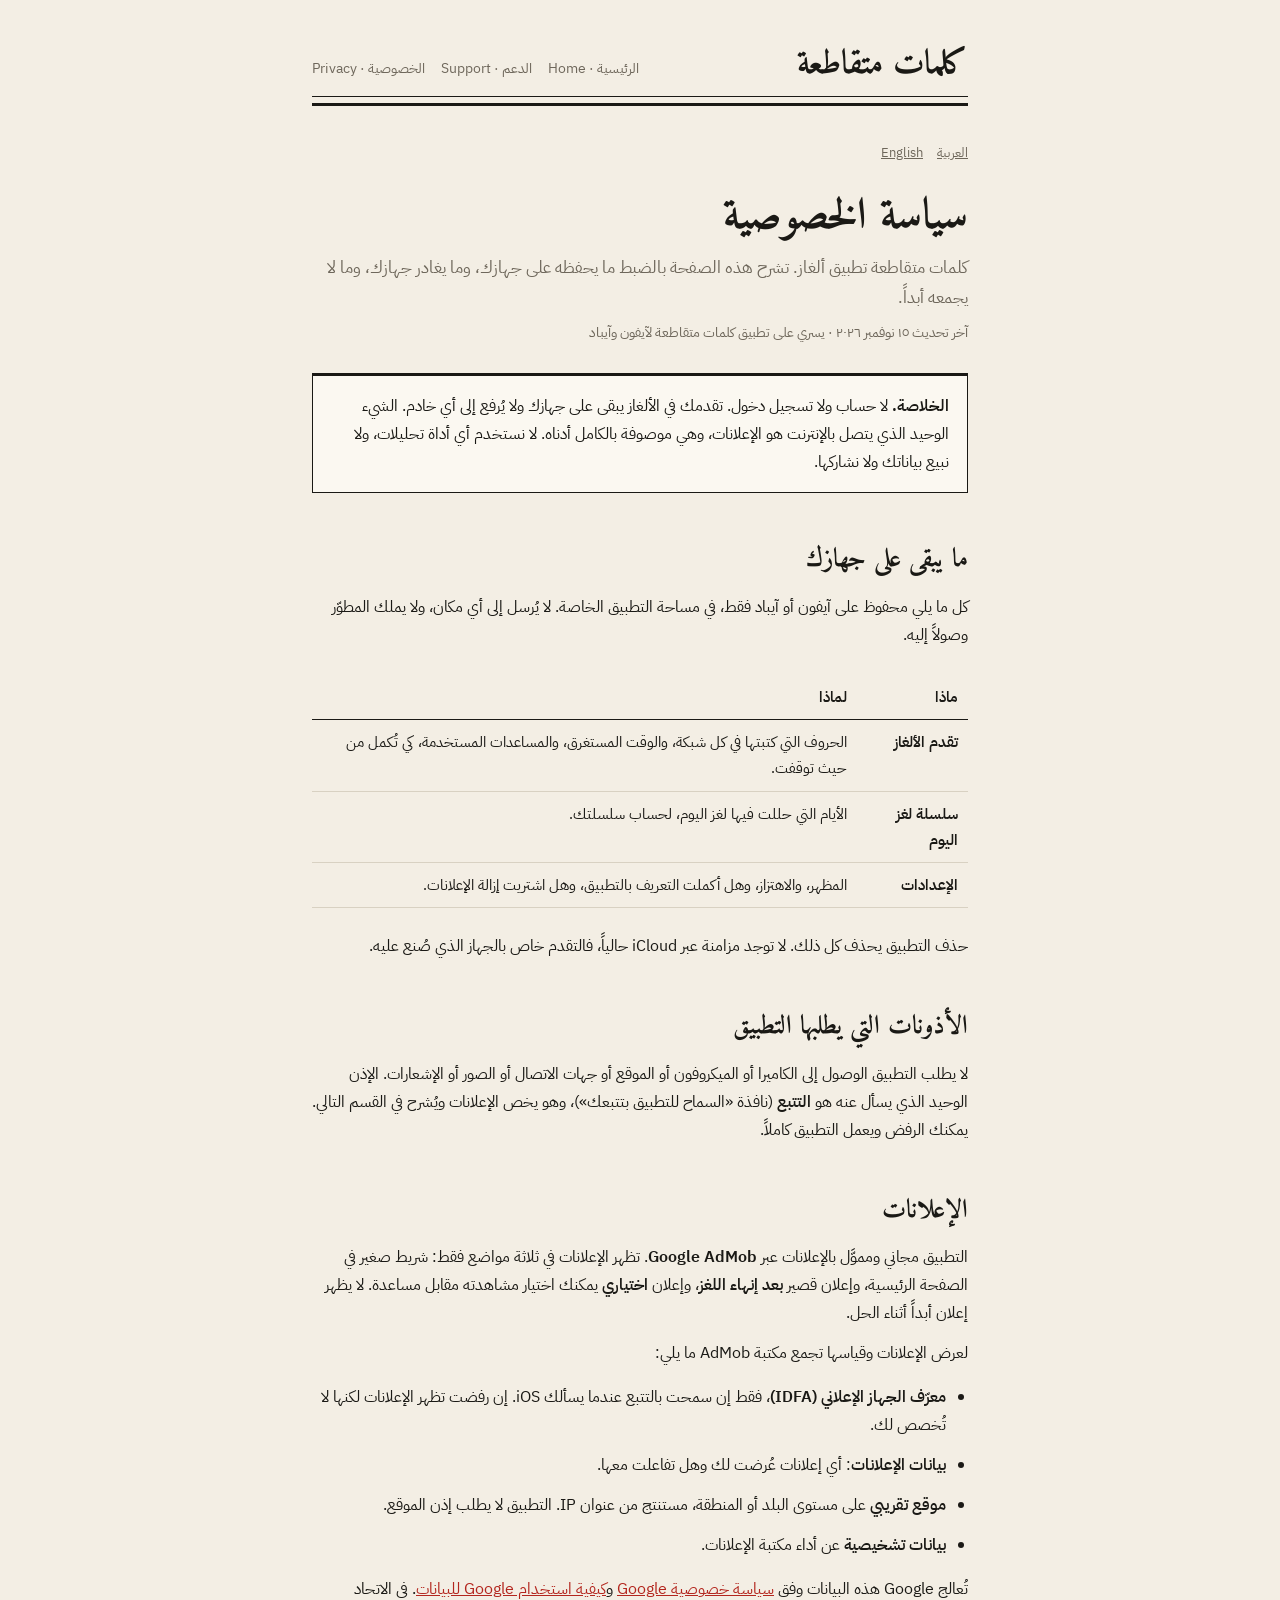
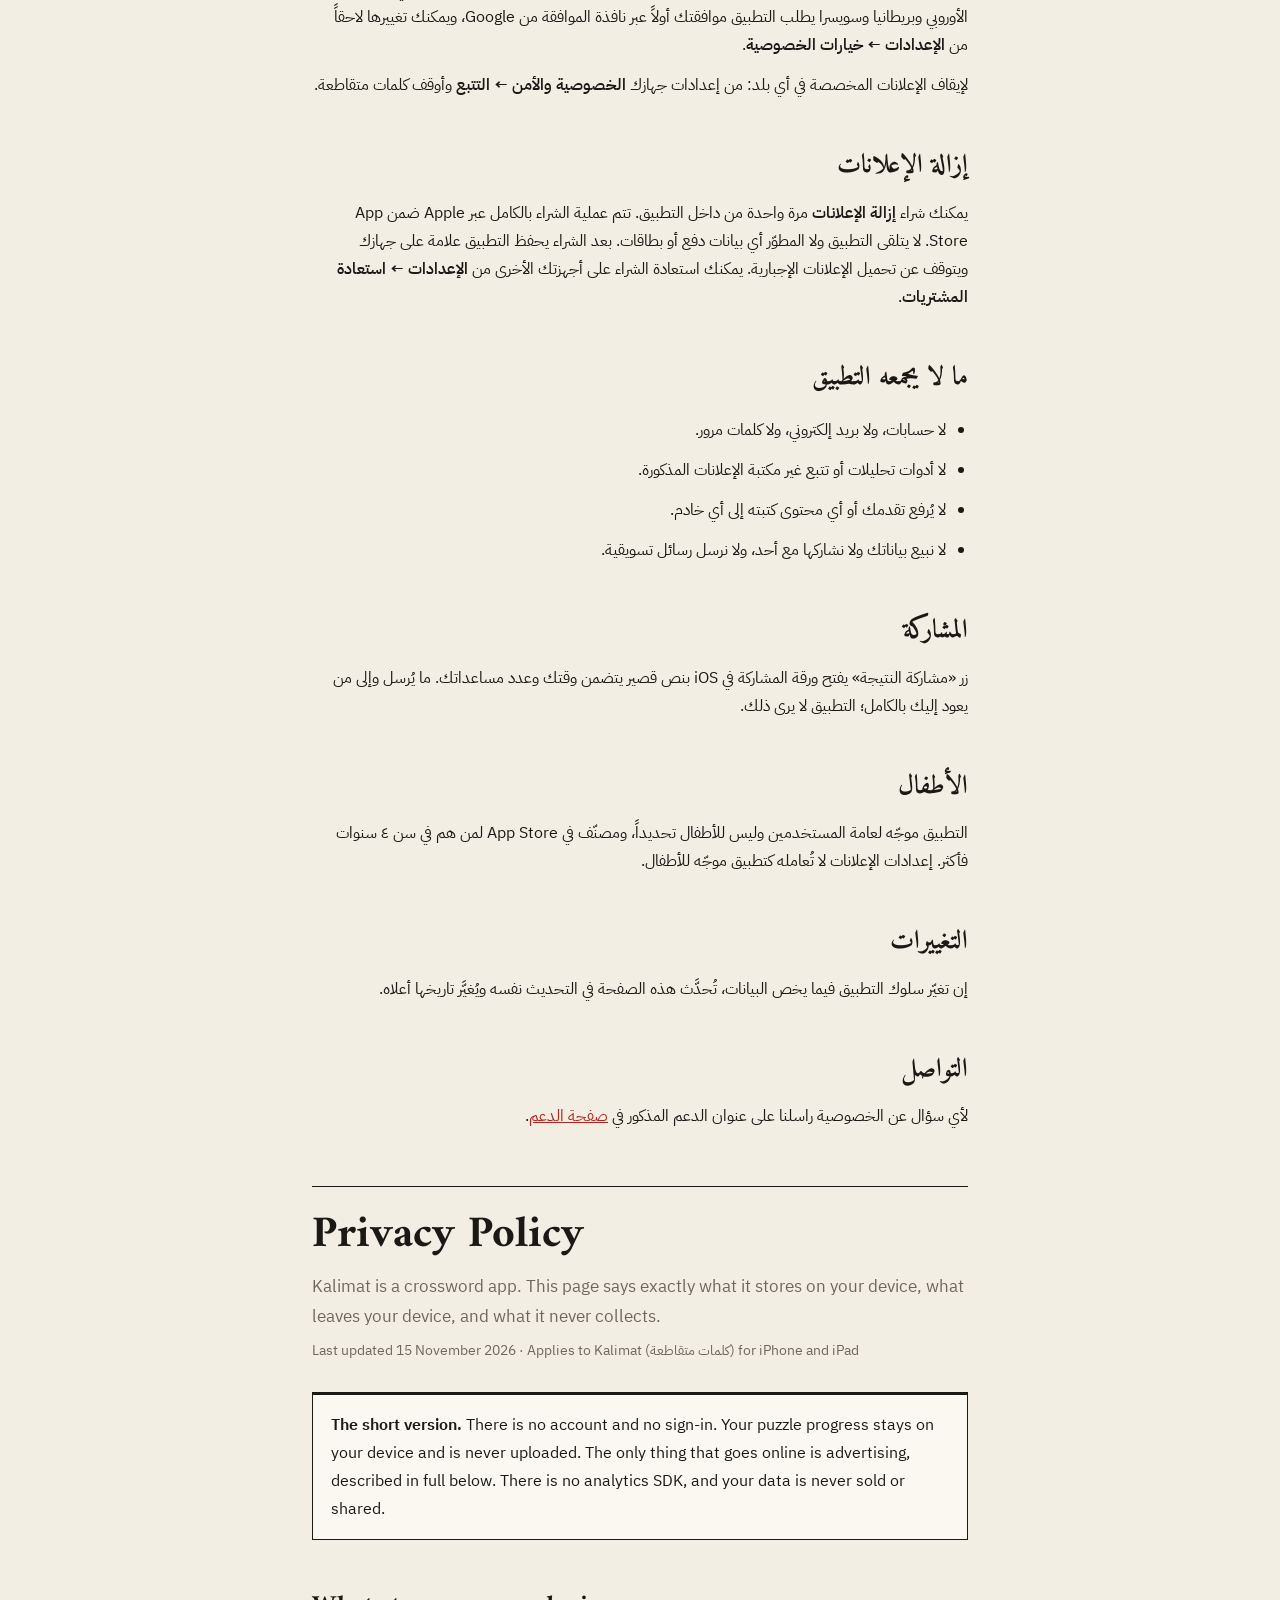
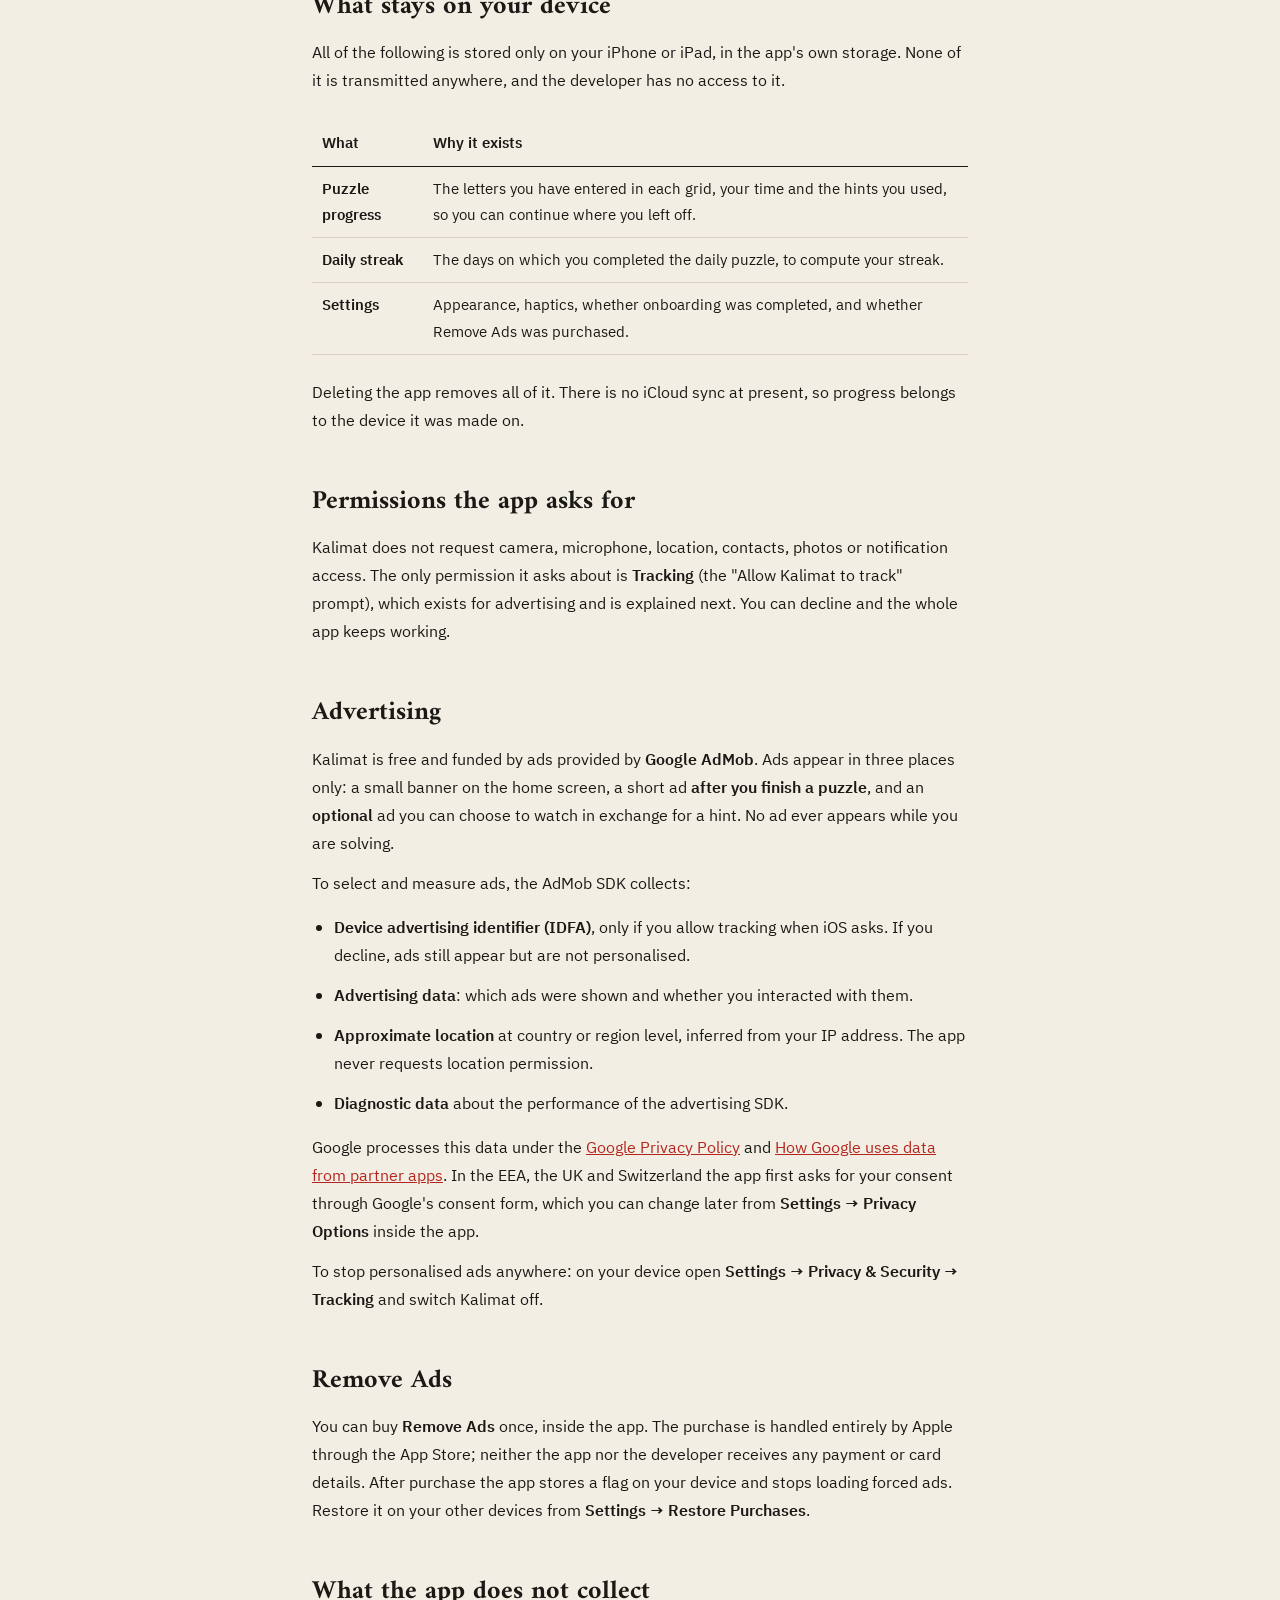
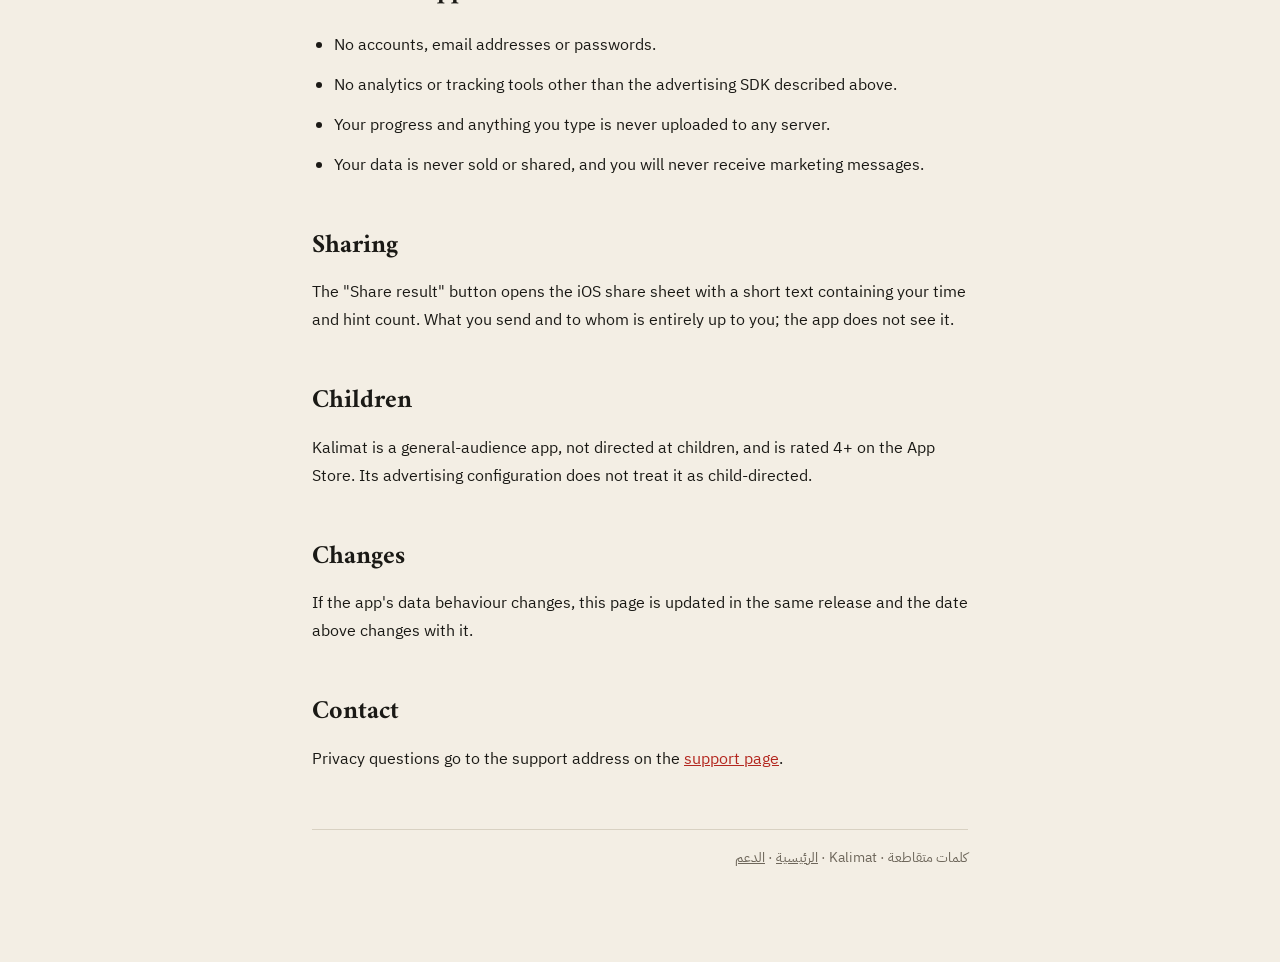
==== privacy.html @ 1ba94aba "Public site: landing, support, privacy (Arabic and English)" ====
<!DOCTYPE html>
<html lang="ar" dir="rtl">
<head>
<meta charset="utf-8">
<meta name="viewport" content="width=device-width, initial-scale=1">
<title>سياسة الخصوصية — كلمات متقاطعة</title>
<meta name="description" content="ما يحفظه تطبيق كلمات متقاطعة على جهازك، وما يغادره، وما لا يجمعه أبداً. Privacy policy for Kalimat.">
<link rel="canonical" href="https://smdash.github.io/kalimat-site/privacy.html">
<meta property="og:title" content="سياسة الخصوصية — كلمات متقاطعة">
<meta property="og:description" content="ما يحفظه التطبيق على جهازك، وما يغادره، وما لا يجمعه أبداً.">
<meta property="og:type" content="website">
<meta property="og:url" content="https://smdash.github.io/kalimat-site/privacy.html">
<meta name="theme-color" content="#B3261E">
<link rel="preconnect" href="https://fonts.googleapis.com">
<link rel="stylesheet" href="https://fonts.googleapis.com/css2?family=Amiri:wght@400;700&family=IBM+Plex+Sans+Arabic:wght@400;600&display=swap">
<link rel="stylesheet" href="style.css">
</head>
<body>
<div class="wrap">
<header class="site">
  <span class="mast"><a href="index.html">كلمات متقاطعة</a></span>
  <nav class="site">
    <a href="index.html">الرئيسية · Home</a>
    <a href="support.html">الدعم · Support</a>
    <a href="privacy.html">الخصوصية · Privacy</a>
  </nav>
</header>
<div class="rule2"></div>
<p class="lang"><a href="#ar">العربية</a><a href="#en">English</a></p>

<section lang="ar" id="ar">
<h1>سياسة الخصوصية</h1>
<p class="lede">كلمات متقاطعة تطبيق ألغاز. تشرح هذه الصفحة بالضبط ما يحفظه على جهازك، وما يغادر جهازك، وما لا يجمعه أبداً.</p>
<p class="updated">آخر تحديث ١٥ نوفمبر ٢٠٢٦ · يسري على تطبيق كلمات متقاطعة لآيفون وآيباد</p>

<div class="box">
  <p><strong>الخلاصة.</strong> لا حساب ولا تسجيل دخول. تقدمك في الألغاز يبقى على جهازك ولا يُرفع إلى أي خادم. الشيء الوحيد الذي يتصل بالإنترنت هو الإعلانات، وهي موصوفة بالكامل أدناه. لا نستخدم أي أداة تحليلات، ولا نبيع بياناتك ولا نشاركها.</p>
</div>

<h2>ما يبقى على جهازك</h2>
<p>كل ما يلي محفوظ على آيفون أو آيباد فقط، في مساحة التطبيق الخاصة. لا يُرسل إلى أي مكان، ولا يملك المطوّر وصولاً إليه.</p>
<div class="scroll"><table>
  <tr><th>ماذا</th><th>لماذا</th></tr>
  <tr><td><strong>تقدم الألغاز</strong></td><td>الحروف التي كتبتها في كل شبكة، والوقت المستغرق، والمساعدات المستخدمة، كي تُكمل من حيث توقفت.</td></tr>
  <tr><td><strong>سلسلة لغز اليوم</strong></td><td>الأيام التي حللت فيها لغز اليوم، لحساب سلسلتك.</td></tr>
  <tr><td><strong>الإعدادات</strong></td><td>المظهر، والاهتزاز، وهل أكملت التعريف بالتطبيق، وهل اشتريت إزالة الإعلانات.</td></tr>
</table></div>
<p>حذف التطبيق يحذف كل ذلك. لا توجد مزامنة عبر iCloud حالياً، فالتقدم خاص بالجهاز الذي صُنع عليه.</p>

<h2>الأذونات التي يطلبها التطبيق</h2>
<p>لا يطلب التطبيق الوصول إلى الكاميرا أو الميكروفون أو الموقع أو جهات الاتصال أو الصور أو الإشعارات. الإذن الوحيد الذي يسأل عنه هو <strong>التتبع</strong> (نافذة «السماح للتطبيق بتتبعك»)، وهو يخص الإعلانات ويُشرح في القسم التالي. يمكنك الرفض ويعمل التطبيق كاملاً.</p>

<h2>الإعلانات</h2>
<p>التطبيق مجاني ومموَّل بالإعلانات عبر <strong>Google AdMob</strong>. تظهر الإعلانات في ثلاثة مواضع فقط: شريط صغير في الصفحة الرئيسية، وإعلان قصير <strong>بعد إنهاء اللغز</strong>، وإعلان <strong>اختياري</strong> يمكنك اختيار مشاهدته مقابل مساعدة. لا يظهر إعلان أبداً أثناء الحل.</p>
<p>لعرض الإعلانات وقياسها تجمع مكتبة AdMob ما يلي:</p>
<ul>
  <li><strong>معرّف الجهاز الإعلاني (IDFA)</strong>، فقط إن سمحت بالتتبع عندما يسألك iOS. إن رفضت تظهر الإعلانات لكنها لا تُخصص لك.</li>
  <li><strong>بيانات الإعلانات</strong>: أي إعلانات عُرضت لك وهل تفاعلت معها.</li>
  <li><strong>موقع تقريبي</strong> على مستوى البلد أو المنطقة، مستنتج من عنوان IP. التطبيق لا يطلب إذن الموقع.</li>
  <li><strong>بيانات تشخيصية</strong> عن أداء مكتبة الإعلانات.</li>
</ul>
<p>تُعالج Google هذه البيانات وفق <a href="https://policies.google.com/privacy">سياسة خصوصية Google</a> و<a href="https://policies.google.com/technologies/partner-sites">كيفية استخدام Google للبيانات</a>. في الاتحاد الأوروبي وبريطانيا وسويسرا يطلب التطبيق موافقتك أولاً عبر نافذة الموافقة من Google، ويمكنك تغييرها لاحقاً من <strong>الإعدادات ← خيارات الخصوصية</strong>.</p>
<p>لإيقاف الإعلانات المخصصة في أي بلد: من إعدادات جهازك <strong>الخصوصية والأمن ← التتبع</strong> وأوقف كلمات متقاطعة.</p>

<h2>إزالة الإعلانات</h2>
<p>يمكنك شراء <strong>إزالة الإعلانات</strong> مرة واحدة من داخل التطبيق. تتم عملية الشراء بالكامل عبر Apple ضمن App Store. لا يتلقى التطبيق ولا المطوّر أي بيانات دفع أو بطاقات. بعد الشراء يحفظ التطبيق علامة على جهازك ويتوقف عن تحميل الإعلانات الإجبارية. يمكنك استعادة الشراء على أجهزتك الأخرى من <strong>الإعدادات ← استعادة المشتريات</strong>.</p>

<h2>ما لا يجمعه التطبيق</h2>
<ul>
  <li>لا حسابات، ولا بريد إلكتروني، ولا كلمات مرور.</li>
  <li>لا أدوات تحليلات أو تتبع غير مكتبة الإعلانات المذكورة.</li>
  <li>لا يُرفع تقدمك أو أي محتوى كتبته إلى أي خادم.</li>
  <li>لا نبيع بياناتك ولا نشاركها مع أحد، ولا نرسل رسائل تسويقية.</li>
</ul>

<h2>المشاركة</h2>
<p>زر «مشاركة النتيجة» يفتح ورقة المشاركة في iOS بنص قصير يتضمن وقتك وعدد مساعداتك. ما يُرسل وإلى من يعود إليك بالكامل؛ التطبيق لا يرى ذلك.</p>

<h2>الأطفال</h2>
<p>التطبيق موجّه لعامة المستخدمين وليس للأطفال تحديداً، ومصنّف في App Store لمن هم في سن ٤ سنوات فأكثر. إعدادات الإعلانات لا تُعامله كتطبيق موجّه للأطفال.</p>

<h2>التغييرات</h2>
<p>إن تغيّر سلوك التطبيق فيما يخص البيانات، تُحدَّث هذه الصفحة في التحديث نفسه ويُغيَّر تاريخها أعلاه.</p>

<h2>التواصل</h2>
<p>لأي سؤال عن الخصوصية راسلنا على عنوان الدعم المذكور في <a href="support.html">صفحة الدعم</a>.</p>
</section>

<section lang="en" id="en">
<h1>Privacy Policy</h1>
<p class="lede">Kalimat is a crossword app. This page says exactly what it stores on your device, what leaves your device, and what it never collects.</p>
<p class="updated">Last updated 15 November 2026 · Applies to Kalimat (كلمات متقاطعة) for iPhone and iPad</p>

<div class="box">
  <p><strong>The short version.</strong> There is no account and no sign-in. Your puzzle progress stays on your device and is never uploaded. The only thing that goes online is advertising, described in full below. There is no analytics SDK, and your data is never sold or shared.</p>
</div>

<h2>What stays on your device</h2>
<p>All of the following is stored only on your iPhone or iPad, in the app's own storage. None of it is transmitted anywhere, and the developer has no access to it.</p>
<div class="scroll"><table>
  <tr><th>What</th><th>Why it exists</th></tr>
  <tr><td><strong>Puzzle progress</strong></td><td>The letters you have entered in each grid, your time and the hints you used, so you can continue where you left off.</td></tr>
  <tr><td><strong>Daily streak</strong></td><td>The days on which you completed the daily puzzle, to compute your streak.</td></tr>
  <tr><td><strong>Settings</strong></td><td>Appearance, haptics, whether onboarding was completed, and whether Remove Ads was purchased.</td></tr>
</table></div>
<p>Deleting the app removes all of it. There is no iCloud sync at present, so progress belongs to the device it was made on.</p>

<h2>Permissions the app asks for</h2>
<p>Kalimat does not request camera, microphone, location, contacts, photos or notification access. The only permission it asks about is <strong>Tracking</strong> (the "Allow Kalimat to track" prompt), which exists for advertising and is explained next. You can decline and the whole app keeps working.</p>

<h2>Advertising</h2>
<p>Kalimat is free and funded by ads provided by <strong>Google AdMob</strong>. Ads appear in three places only: a small banner on the home screen, a short ad <strong>after you finish a puzzle</strong>, and an <strong>optional</strong> ad you can choose to watch in exchange for a hint. No ad ever appears while you are solving.</p>
<p>To select and measure ads, the AdMob SDK collects:</p>
<ul>
  <li><strong>Device advertising identifier (IDFA)</strong>, only if you allow tracking when iOS asks. If you decline, ads still appear but are not personalised.</li>
  <li><strong>Advertising data</strong>: which ads were shown and whether you interacted with them.</li>
  <li><strong>Approximate location</strong> at country or region level, inferred from your IP address. The app never requests location permission.</li>
  <li><strong>Diagnostic data</strong> about the performance of the advertising SDK.</li>
</ul>
<p>Google processes this data under the <a href="https://policies.google.com/privacy">Google Privacy Policy</a> and <a href="https://policies.google.com/technologies/partner-sites">How Google uses data from partner apps</a>. In the EEA, the UK and Switzerland the app first asks for your consent through Google's consent form, which you can change later from <strong>Settings &rarr; Privacy Options</strong> inside the app.</p>
<p>To stop personalised ads anywhere: on your device open <strong>Settings &rarr; Privacy &amp; Security &rarr; Tracking</strong> and switch Kalimat off.</p>

<h2>Remove Ads</h2>
<p>You can buy <strong>Remove Ads</strong> once, inside the app. The purchase is handled entirely by Apple through the App Store; neither the app nor the developer receives any payment or card details. After purchase the app stores a flag on your device and stops loading forced ads. Restore it on your other devices from <strong>Settings &rarr; Restore Purchases</strong>.</p>

<h2>What the app does not collect</h2>
<ul>
  <li>No accounts, email addresses or passwords.</li>
  <li>No analytics or tracking tools other than the advertising SDK described above.</li>
  <li>Your progress and anything you type is never uploaded to any server.</li>
  <li>Your data is never sold or shared, and you will never receive marketing messages.</li>
</ul>

<h2>Sharing</h2>
<p>The "Share result" button opens the iOS share sheet with a short text containing your time and hint count. What you send and to whom is entirely up to you; the app does not see it.</p>

<h2>Children</h2>
<p>Kalimat is a general-audience app, not directed at children, and is rated 4+ on the App Store. Its advertising configuration does not treat it as child-directed.</p>

<h2>Changes</h2>
<p>If the app's data behaviour changes, this page is updated in the same release and the date above changes with it.</p>

<h2>Contact</h2>
<p>Privacy questions go to the support address on the <a href="support.html#en">support page</a>.</p>
</section>

<footer class="site">
  <p>كلمات متقاطعة · Kalimat &middot; <a href="index.html">الرئيسية</a> &middot; <a href="support.html">الدعم</a></p>
</footer>
</div>
</body>
</html>
---- style.css ----
/* Kalimat site. Paper and ink, like the app. Accent is the masthead red. */
:root {
  color-scheme: light dark;
  --accent: #B3261E;
  --ground: #F3EEE4;
  --surface: #FBF8F1;
  --ink: #1A1915;
  --muted: #6E675B;
  --line: #D8D1C2;
}
@media (prefers-color-scheme: dark) {
  :root { --accent: #E05A50; --ground: #141311; --surface: #1C1A17; --ink: #ECE6D9; --muted: #9B9385; --line: #33302A; }
}
* { box-sizing: border-box; }
body {
  margin: 0; background: var(--ground); color: var(--ink);
  font: 16px/1.75 "IBM Plex Sans Arabic", -apple-system, BlinkMacSystemFont, "Segoe UI", Roboto, sans-serif;
  -webkit-text-size-adjust: 100%;
}
.wrap { max-width: 700px; margin: 0 auto; padding: 48px 22px 80px; }
header.site { display: flex; align-items: baseline; gap: 14px; padding-bottom: 14px; border-bottom: 1px solid var(--ink); margin-bottom: 6px; }
.mast { font-family: "Amiri", serif; font-weight: 700; font-size: 34px; line-height: 1; }
.mast a { color: inherit; text-decoration: none; }
nav.site { margin-inline-start: auto; display: flex; gap: 16px; font-size: 14px; }
nav.site a { color: var(--muted); text-decoration: none; }
nav.site a:hover { color: var(--ink); }
.rule2 { border-top: 2px solid var(--ink); border-bottom: 1px solid var(--ink); height: 3px; margin: 0 0 36px; }
.lang { display: flex; gap: 14px; font-size: 13px; margin: 0 0 28px; }
.lang a { color: var(--muted); }
.kicker { color: var(--accent); font-weight: 700; font-size: 13px; letter-spacing: .02em; margin: 0 0 6px; }
h1 { font-family: "Amiri", serif; font-size: clamp(32px, 6vw, 44px); line-height: 1.15; margin: 0 0 10px; font-weight: 700; }
h2 { font-family: "Amiri", serif; font-size: 26px; margin: 44px 0 10px; font-weight: 700; }
h3 { font-size: 16px; font-weight: 600; margin: 26px 0 6px; }
.lede { color: var(--muted); font-size: 17px; margin: 0 0 8px; }
.updated { color: var(--muted); font-size: 14px; margin: 0 0 28px; }
p, li { margin: 0 0 12px; }
ul { padding-inline-start: 22px; }
a { color: var(--accent); }
strong { font-weight: 600; }
.box { background: var(--surface); border: 1px solid var(--ink); border-top-width: 3px; padding: 16px 18px; margin: 24px 0; }
.box p:last-child { margin-bottom: 0; }
table { width: 100%; border-collapse: collapse; margin: 14px 0 24px; font-size: 15px; }
th, td { text-align: start; padding: 9px 10px; border-bottom: 1px solid var(--line); vertical-align: top; }
th { font-weight: 600; border-bottom-color: var(--ink); }
.scroll { overflow-x: auto; }
section[lang="en"] { direction: ltr; text-align: left; margin-top: 56px; padding-top: 24px; border-top: 1px solid var(--ink); }
section[lang="ar"] { direction: rtl; text-align: right; }
footer.site { margin-top: 56px; padding-top: 16px; border-top: 1px solid var(--line); color: var(--muted); font-size: 14px; }
footer.site a { color: var(--muted); }
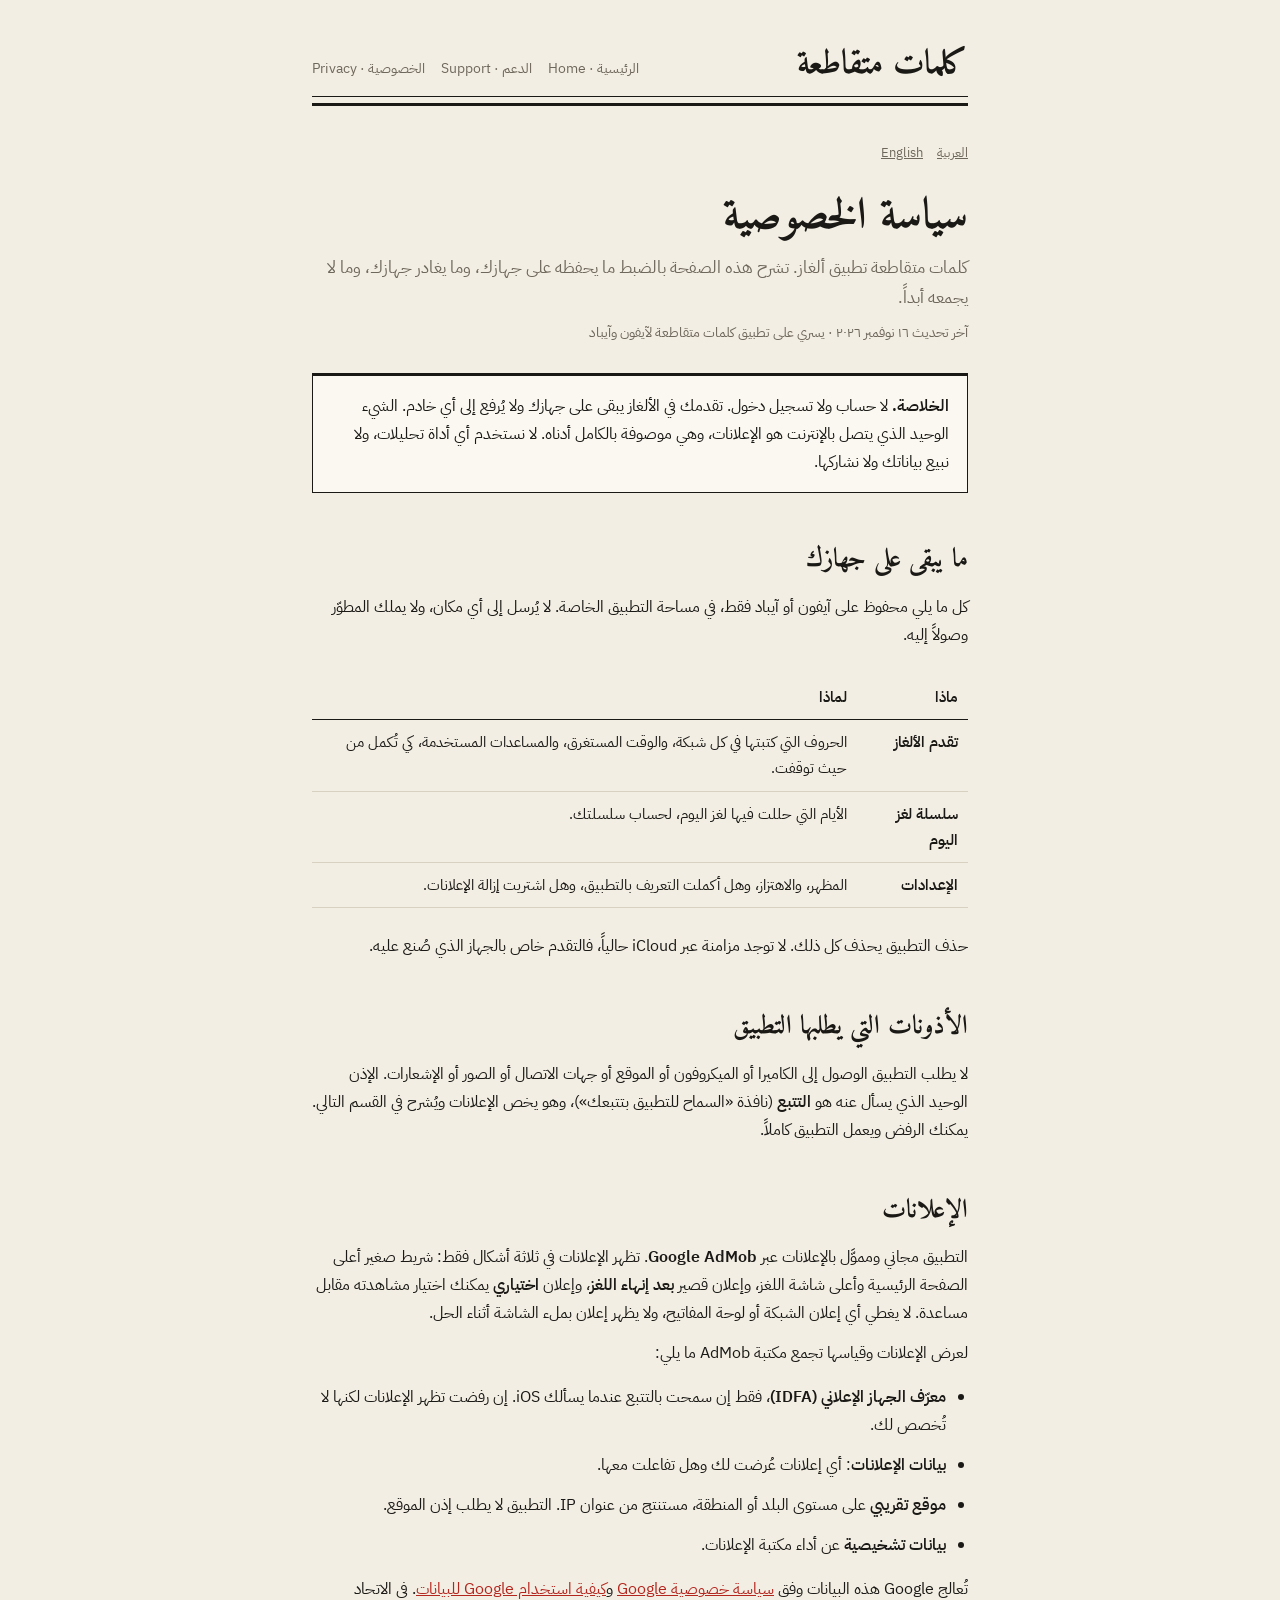
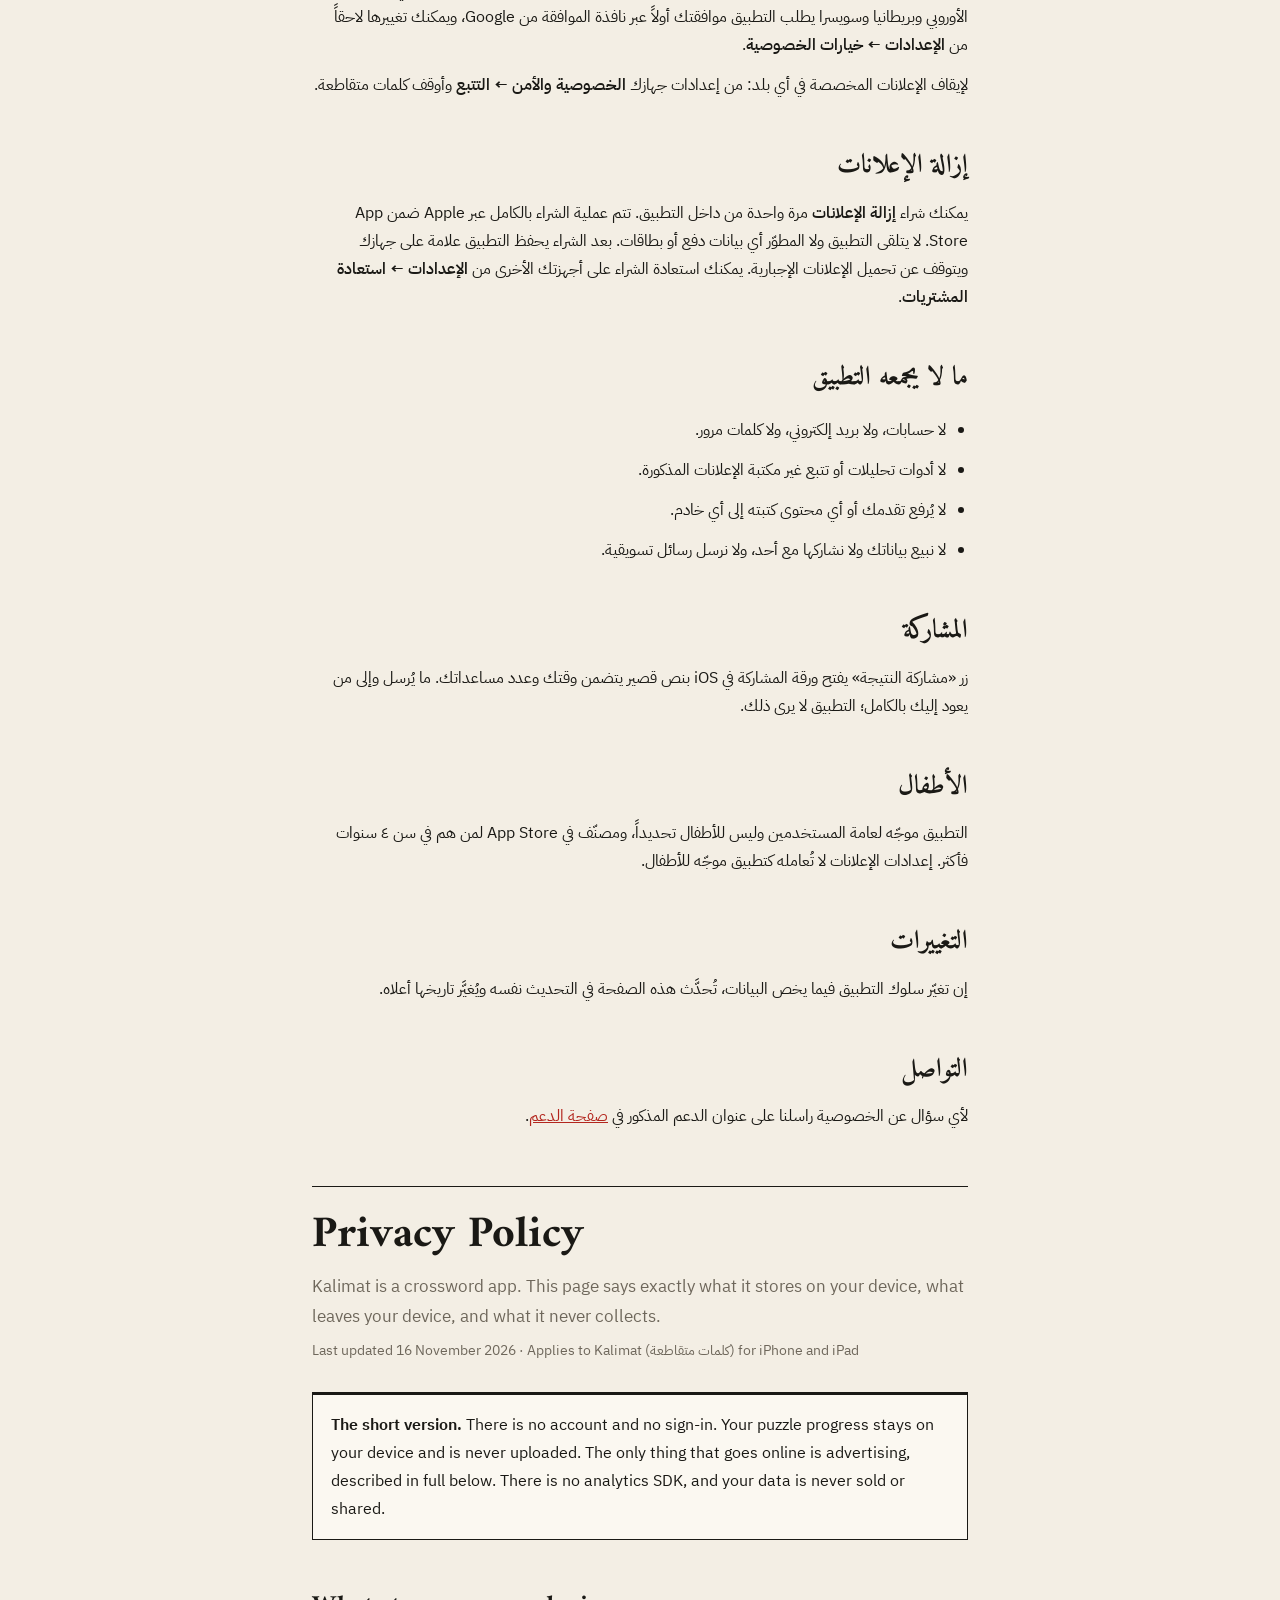
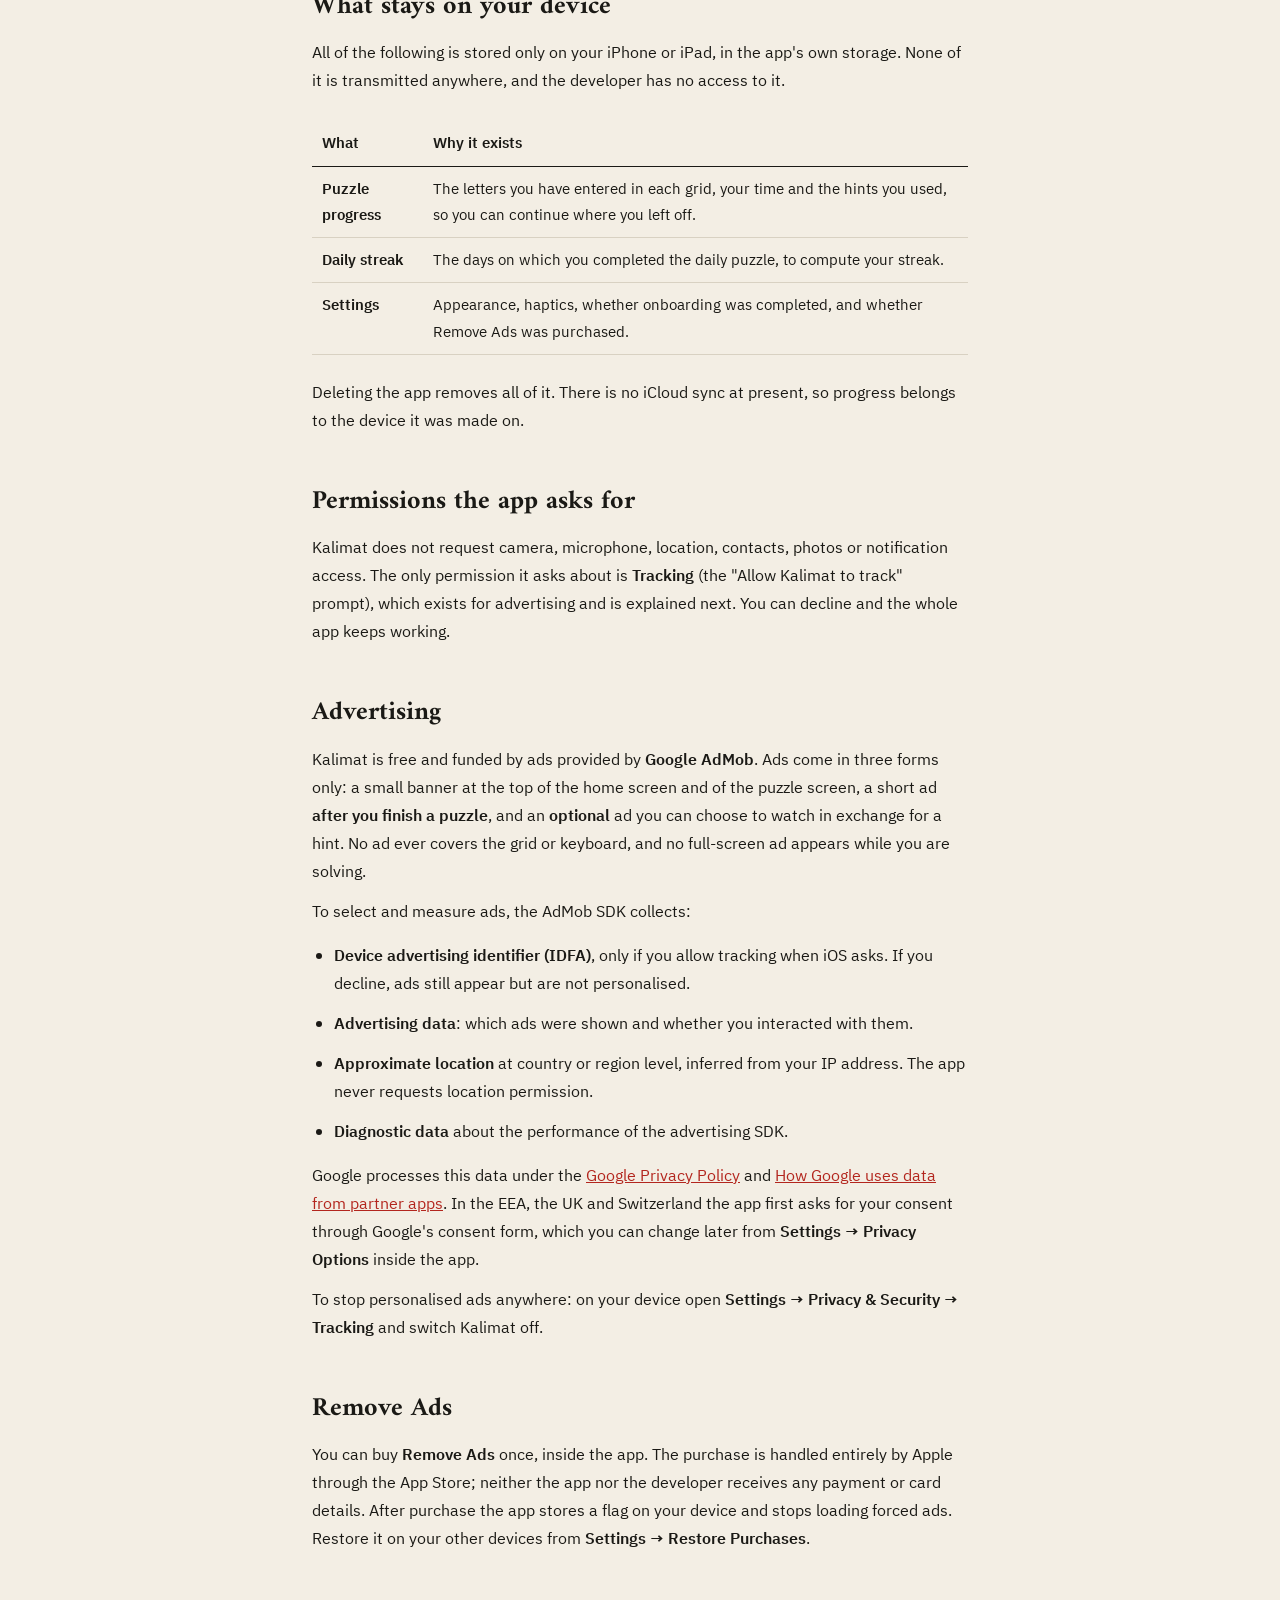
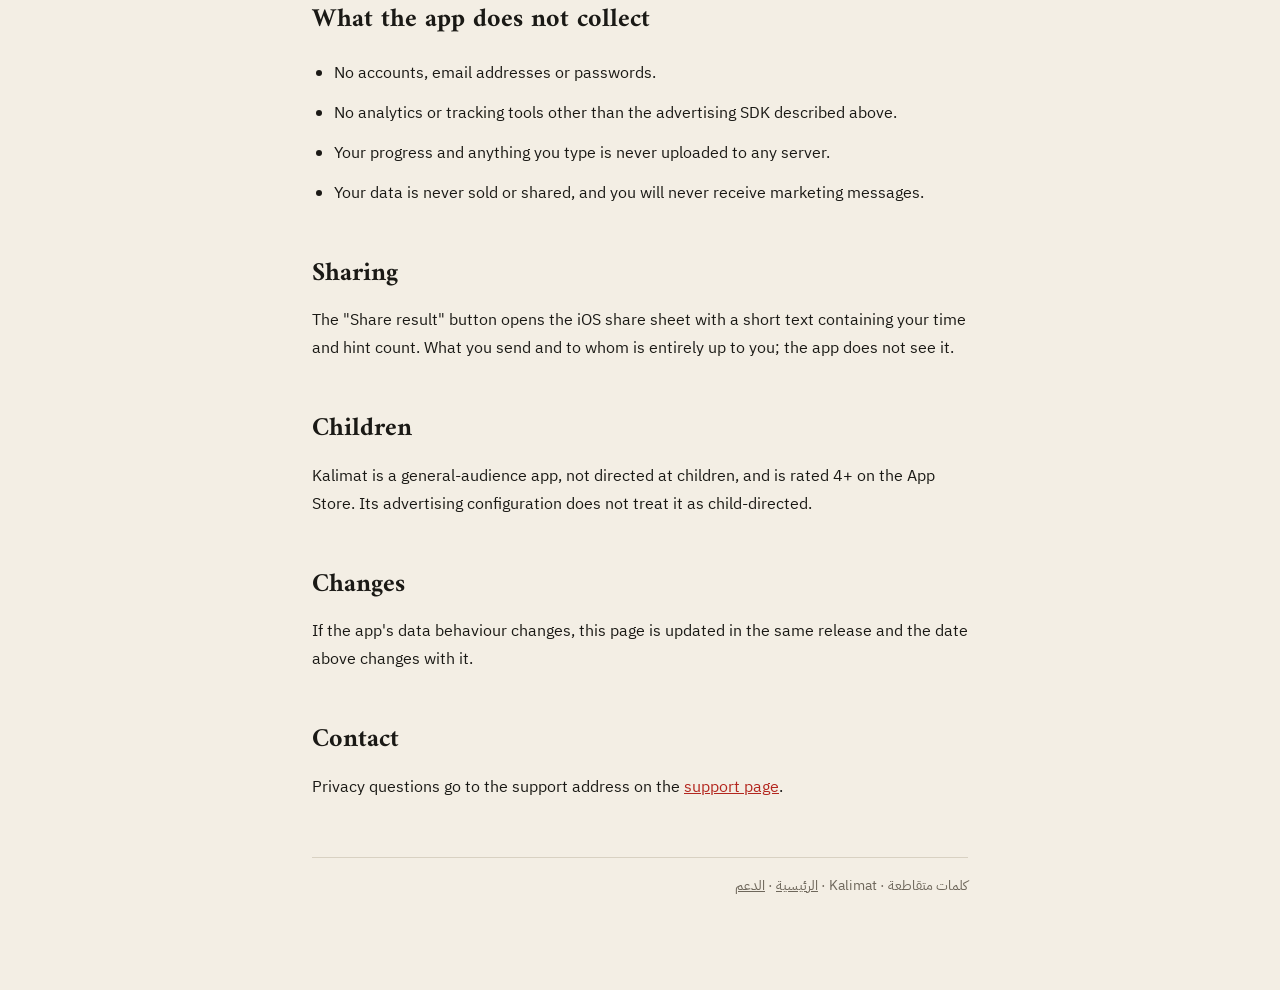
==== commit 2aa74bb2: "Describe the banner above the puzzle screen; Remove Ads removes every ad Co-Authored-By: Claude Opus" ====
--- a/privacy.html
+++ b/privacy.html
@@ -31,7 +31,7 @@
 <section lang="ar" id="ar">
 <h1>سياسة الخصوصية</h1>
 <p class="lede">كلمات متقاطعة تطبيق ألغاز. تشرح هذه الصفحة بالضبط ما يحفظه على جهازك، وما يغادر جهازك، وما لا يجمعه أبداً.</p>
-<p class="updated">آخر تحديث ١٥ نوفمبر ٢٠٢٦ · يسري على تطبيق كلمات متقاطعة لآيفون وآيباد</p>
+<p class="updated">آخر تحديث ١٦ نوفمبر ٢٠٢٦ · يسري على تطبيق كلمات متقاطعة لآيفون وآيباد</p>
 
 <div class="box">
   <p><strong>الخلاصة.</strong> لا حساب ولا تسجيل دخول. تقدمك في الألغاز يبقى على جهازك ولا يُرفع إلى أي خادم. الشيء الوحيد الذي يتصل بالإنترنت هو الإعلانات، وهي موصوفة بالكامل أدناه. لا نستخدم أي أداة تحليلات، ولا نبيع بياناتك ولا نشاركها.</p>
@@ -51,7 +51,7 @@
 <p>لا يطلب التطبيق الوصول إلى الكاميرا أو الميكروفون أو الموقع أو جهات الاتصال أو الصور أو الإشعارات. الإذن الوحيد الذي يسأل عنه هو <strong>التتبع</strong> (نافذة «السماح للتطبيق بتتبعك»)، وهو يخص الإعلانات ويُشرح في القسم التالي. يمكنك الرفض ويعمل التطبيق كاملاً.</p>
 
 <h2>الإعلانات</h2>
-<p>التطبيق مجاني ومموَّل بالإعلانات عبر <strong>Google AdMob</strong>. تظهر الإعلانات في ثلاثة مواضع فقط: شريط صغير في الصفحة الرئيسية، وإعلان قصير <strong>بعد إنهاء اللغز</strong>، وإعلان <strong>اختياري</strong> يمكنك اختيار مشاهدته مقابل مساعدة. لا يظهر إعلان أبداً أثناء الحل.</p>
+<p>التطبيق مجاني ومموَّل بالإعلانات عبر <strong>Google AdMob</strong>. تظهر الإعلانات في ثلاثة أشكال فقط: شريط صغير أعلى الصفحة الرئيسية وأعلى شاشة اللغز، وإعلان قصير <strong>بعد إنهاء اللغز</strong>، وإعلان <strong>اختياري</strong> يمكنك اختيار مشاهدته مقابل مساعدة. لا يغطي أي إعلان الشبكة أو لوحة المفاتيح، ولا يظهر إعلان بملء الشاشة أثناء الحل.</p>
 <p>لعرض الإعلانات وقياسها تجمع مكتبة AdMob ما يلي:</p>
 <ul>
   <li><strong>معرّف الجهاز الإعلاني (IDFA)</strong>، فقط إن سمحت بالتتبع عندما يسألك iOS. إن رفضت تظهر الإعلانات لكنها لا تُخصص لك.</li>
@@ -89,7 +89,7 @@
 <section lang="en" id="en">
 <h1>Privacy Policy</h1>
 <p class="lede">Kalimat is a crossword app. This page says exactly what it stores on your device, what leaves your device, and what it never collects.</p>
-<p class="updated">Last updated 15 November 2026 · Applies to Kalimat (كلمات متقاطعة) for iPhone and iPad</p>
+<p class="updated">Last updated 16 November 2026 · Applies to Kalimat (كلمات متقاطعة) for iPhone and iPad</p>
 
 <div class="box">
   <p><strong>The short version.</strong> There is no account and no sign-in. Your puzzle progress stays on your device and is never uploaded. The only thing that goes online is advertising, described in full below. There is no analytics SDK, and your data is never sold or shared.</p>
@@ -109,7 +109,7 @@
 <p>Kalimat does not request camera, microphone, location, contacts, photos or notification access. The only permission it asks about is <strong>Tracking</strong> (the "Allow Kalimat to track" prompt), which exists for advertising and is explained next. You can decline and the whole app keeps working.</p>
 
 <h2>Advertising</h2>
-<p>Kalimat is free and funded by ads provided by <strong>Google AdMob</strong>. Ads appear in three places only: a small banner on the home screen, a short ad <strong>after you finish a puzzle</strong>, and an <strong>optional</strong> ad you can choose to watch in exchange for a hint. No ad ever appears while you are solving.</p>
+<p>Kalimat is free and funded by ads provided by <strong>Google AdMob</strong>. Ads come in three forms only: a small banner at the top of the home screen and of the puzzle screen, a short ad <strong>after you finish a puzzle</strong>, and an <strong>optional</strong> ad you can choose to watch in exchange for a hint. No ad ever covers the grid or keyboard, and no full-screen ad appears while you are solving.</p>
 <p>To select and measure ads, the AdMob SDK collects:</p>
 <ul>
   <li><strong>Device advertising identifier (IDFA)</strong>, only if you allow tracking when iOS asks. If you decline, ads still appear but are not personalised.</li>
